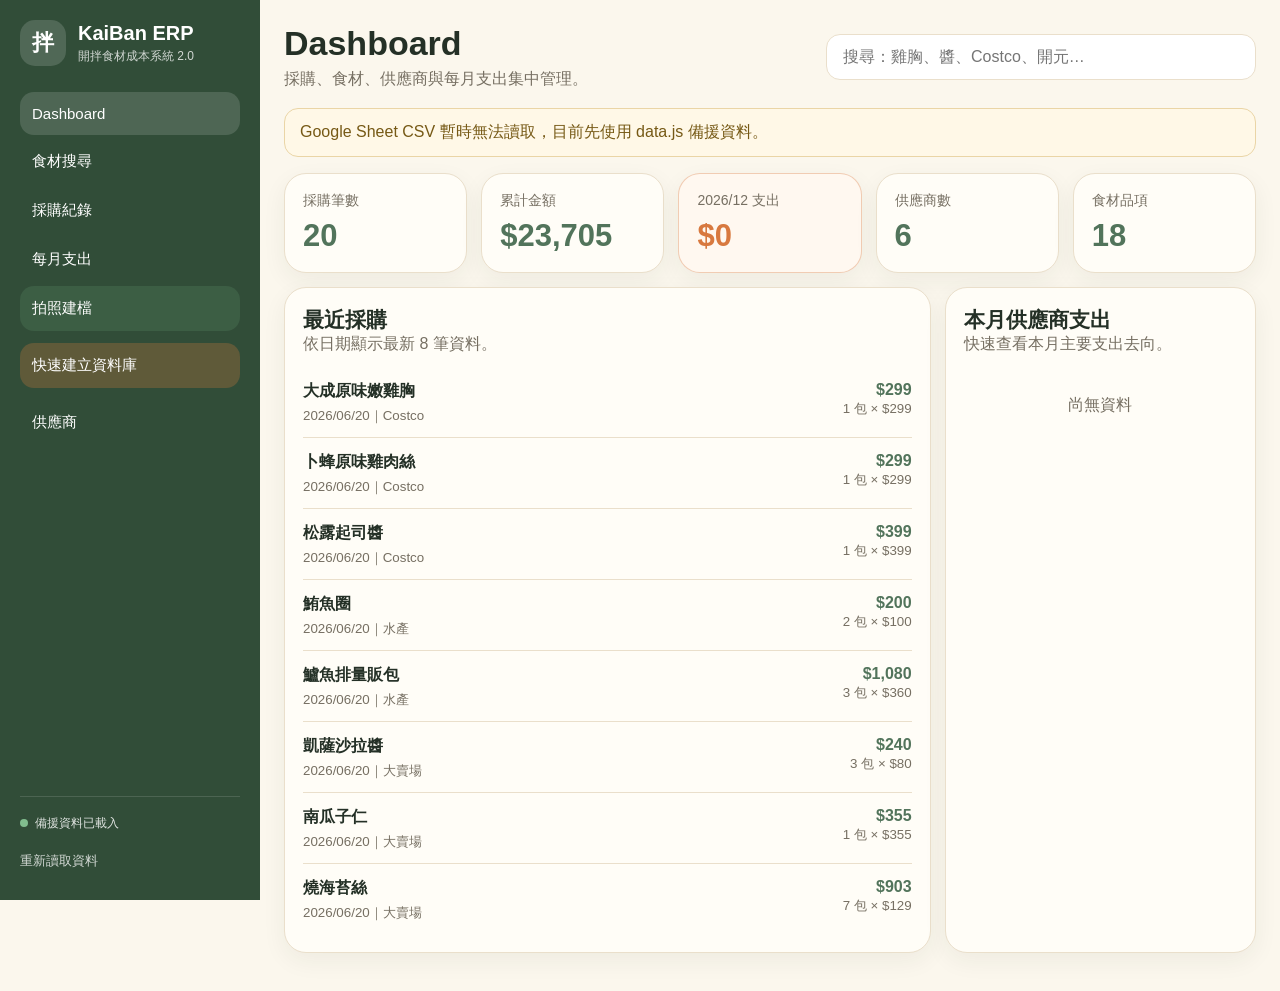
==== index.html @ ad9484b3 "Add files via upload" ====
<!doctype html>
<html lang="zh-Hant">
<head>
  <meta charset="utf-8">
  <meta name="viewport" content="width=device-width, initial-scale=1">
  <meta name="theme-color" content="#314d38">
  <title>KaiBan ERP 2.0</title>
  <link rel="stylesheet" href="style.css">
</head>
<body>
  <aside class="sidebar">
    <div class="brand">
      <div class="logo">拌</div>
      <div>
        <strong>KaiBan ERP</strong>
        <span>開拌食材成本系統 2.0</span>
      </div>
    </div>

    <nav class="navList" aria-label="主要功能">
      <button class="nav active" data-view="dashboard" data-title="Dashboard">Dashboard</button>
      <button class="nav" data-view="foods" data-title="食材搜尋">食材搜尋</button>
      <button class="nav" data-view="purchases" data-title="採購紀錄">採購紀錄</button>
      <button class="nav" data-view="monthly" data-title="每月支出">每月支出</button>
      <button class="nav navPhoto" data-view="photoEntry" data-title="拍照建檔">拍照建檔</button>
      <button class="nav navAccent" data-view="quickEntry" data-title="快速建立資料庫">快速建立資料庫</button>
      <button class="nav" data-view="suppliers" data-title="供應商">供應商</button>
    </nav>

    <div class="sidebarFoot">
      <span id="dataStatus" class="statusDot">資料準備中</span>
      <button id="reloadData" class="sideAction" type="button">重新讀取資料</button>
    </div>
  </aside>

  <main>
    <section class="topbar">
      <div>
        <h1 id="pageTitle">Dashboard</h1>
        <p id="pageDescription">採購、食材、供應商與每月支出集中管理。</p>
      </div>
      <div class="searchBox">
        <input id="globalSearch" type="search" placeholder="搜尋：雞胸、醬、Costco、開元…" autocomplete="off">
      </div>
    </section>

    <div id="notice" class="notice" hidden></div>

    <section id="dashboard" class="view active">
      <div class="cards dashboardCards">
        <div class="stat">
          <span>採購筆數</span>
          <strong id="statRows">0</strong>
        </div>
        <div class="stat">
          <span>累計金額</span>
          <strong id="statTotal">$0</strong>
        </div>
        <div class="stat highlight">
          <span id="statMonthLabel">本月支出</span>
          <strong id="statMonth">$0</strong>
        </div>
        <div class="stat">
          <span>供應商數</span>
          <strong id="statSuppliers">0</strong>
        </div>
        <div class="stat">
          <span>食材品項</span>
          <strong id="statFoods">0</strong>
        </div>
      </div>

      <div class="dashboardGrid">
        <div class="panel">
          <div class="panelHead">
            <div>
              <h2>最近採購</h2>
              <p class="muted">依日期顯示最新 8 筆資料。</p>
            </div>
          </div>
          <div id="recentList" class="list"></div>
        </div>

        <div class="panel">
          <div class="panelHead">
            <div>
              <h2>本月供應商支出</h2>
              <p class="muted">快速查看本月主要支出去向。</p>
            </div>
          </div>
          <div id="dashboardSupplierBars" class="barList"></div>
        </div>
      </div>
    </section>

    <section id="foods" class="view">
      <div class="panel">
        <div class="panelHead">
          <div>
            <h2>食材搜尋</h2>
            <p class="muted">同品項合併顯示最新價、最低價、最高價與平均價。</p>
          </div>
        </div>
        <div id="foodCards" class="foodGrid"></div>
      </div>
    </section>

    <section id="purchases" class="view">
      <div class="panel">
        <div class="panelHead">
          <div>
            <h2>採購紀錄</h2>
            <p id="purchaseCountText" class="muted">共 0 筆</p>
          </div>
          <button id="exportAllCsv" class="button secondary" type="button">匯出 CSV</button>
        </div>
        <div class="tableWrap">
          <table>
            <thead>
              <tr>
                <th>日期</th>
                <th>供應商</th>
                <th>品項</th>
                <th>分類</th>
                <th>規格</th>
                <th>數量</th>
                <th>單位</th>
                <th>單價</th>
                <th>小計</th>
                <th>備註</th>
              </tr>
            </thead>
            <tbody id="purchaseRows"></tbody>
          </table>
        </div>
      </div>
    </section>

    <section id="monthly" class="view">
      <div class="panel monthToolbar">
        <div>
          <h2>每月支出分析</h2>
          <p class="muted">從採購紀錄自動彙整，不需要另外填表。</p>
        </div>
        <div class="monthControls">
          <label for="monthPicker">選擇月份</label>
          <input id="monthPicker" type="month">
          <button id="exportMonthCsv" class="button secondary" type="button">匯出本月</button>
        </div>
      </div>

      <div class="cards monthCards">
        <div class="stat highlight">
          <span>本月總支出</span>
          <strong id="monthTotal">$0</strong>
        </div>
        <div class="stat">
          <span>採購筆數</span>
          <strong id="monthCount">0</strong>
        </div>
        <div class="stat">
          <span>供應商數</span>
          <strong id="monthSupplierCount">0</strong>
        </div>
        <div class="stat">
          <span>平均每筆</span>
          <strong id="monthAverage">$0</strong>
        </div>
      </div>

      <div class="analysisGrid">
        <div class="panel">
          <h2>供應商支出排行</h2>
          <div id="monthSupplierBars" class="barList"></div>
        </div>
        <div class="panel">
          <h2>分類支出排行</h2>
          <div id="monthCategoryBars" class="barList"></div>
        </div>
      </div>

      <div class="panel">
        <div class="panelHead">
          <div>
            <h2>本月明細</h2>
            <p id="monthDetailText" class="muted">共 0 筆</p>
          </div>
        </div>
        <div class="tableWrap">
          <table>
            <thead>
              <tr>
                <th>日期</th>
                <th>供應商</th>
                <th>品項</th>
                <th>分類</th>
                <th>數量</th>
                <th>單位</th>
                <th>單價</th>
                <th>小計</th>
              </tr>
            </thead>
            <tbody id="monthRows"></tbody>
          </table>
        </div>
      </div>
    </section>


    <section id="photoEntry" class="view">
      <div class="quickIntro photoIntro">
        <div>
          <span class="eyebrow">AI 拍照建檔</span>
          <h2>拍一張照片，自動拆出採購明細</h2>
          <p>支援收據、發票、採購單與手寫單據；辨識後可先修改，再加入待送清單。</p>
        </div>
        <div id="photoApiBadge" class="apiBadge">尚未連接 AI 辨識接口</div>
      </div>

      <div class="photoGrid">
        <div class="panel photoUploadPanel">
          <div class="panelHead">
            <div>
              <h2>1. 拍照或上傳</h2>
              <p class="muted">請保持照片清楚、完整，避免反光與裁切。</p>
            </div>
          </div>

          <label class="photoDrop" for="receiptFile">
            <input id="receiptFile" type="file" accept="image/*" capture="environment" hidden>
            <span class="photoDropIcon">📷</span>
            <strong>點這裡拍照或選擇照片</strong>
            <span>JPG、PNG、HEIC（瀏覽器支援時）</span>
          </label>

          <div id="receiptPreviewWrap" class="receiptPreviewWrap" hidden>
            <img id="receiptPreview" alt="單據照片預覽">
            <div class="previewMeta">
              <span id="receiptFileName"></span>
              <span id="receiptFileSize"></span>
            </div>
          </div>

          <div class="formActions photoActions">
            <button id="analyzeReceipt" class="button primary" type="button" disabled>AI 辨識照片</button>
            <button id="clearReceipt" class="button ghost" type="button" disabled>清除照片</button>
          </div>
          <p id="receiptAnalyzeStatus" class="photoStatus muted">尚未選擇照片</p>
        </div>

        <div class="panel photoResultPanel">
          <div class="panelHead">
            <div>
              <h2>2. 確認辨識結果</h2>
              <p class="muted">每個欄位都能修改，確認後再加入待送清單。</p>
            </div>
          </div>

          <div id="receiptResultEmpty" class="empty photoEmpty">
            上傳照片並完成 AI 辨識後，明細會顯示在這裡。
          </div>

          <div id="receiptResult" hidden>
            <div class="receiptHeaderFields">
              <label>
                <span>日期 *</span>
                <input id="receiptDate" type="date">
              </label>
              <label>
                <span>供應商 *</span>
                <input id="receiptSupplier" type="text" list="supplierOptions" placeholder="供應商或店家名稱">
              </label>
              <div class="receiptTotalBox">
                <span>單據總額</span>
                <strong id="receiptTotal">$0</strong>
              </div>
            </div>

            <div class="receiptInfoLine">
              <span id="receiptDocumentType" class="tag">單據</span>
              <span id="receiptInvoiceNumber" class="muted"></span>
              <span id="receiptNote" class="muted"></span>
            </div>

            <div class="tableWrap receiptTableWrap">
              <table class="receiptTable">
                <thead>
                  <tr>
                    <th>品項 *</th>
                    <th>分類</th>
                    <th>規格</th>
                    <th>數量</th>
                    <th>單位</th>
                    <th>單價</th>
                    <th>金額</th>
                    <th>信心</th>
                    <th></th>
                  </tr>
                </thead>
                <tbody id="receiptRows"></tbody>
              </table>
            </div>

            <div class="formActions receiptResultActions">
              <button id="addReceiptToStaged" class="button primary" type="button">加入待送清單</button>
              <button id="reanalyzeReceipt" class="button secondary" type="button">重新辨識</button>
            </div>
          </div>
        </div>
      </div>
    </section>

    <section id="quickEntry" class="view">
      <div class="quickIntro">
        <div>
          <span class="eyebrow">快速建檔</span>
          <h2>把新採購快速加入資料庫</h2>
          <p>可逐筆輸入，也可從 Excel／Google Sheet 直接複製多列貼上。</p>
        </div>
        <div id="apiBadge" class="apiBadge">尚未連接寫入接口</div>
      </div>

      <div class="quickGrid">
        <div class="panel">
          <div class="panelHead">
            <div>
              <h2>逐筆新增</h2>
              <p class="muted">金額會依數量 × 單價自動計算。</p>
            </div>
          </div>

          <form id="quickForm" class="entryForm">
            <label>
              <span>日期 *</span>
              <input id="entryDate" name="date" type="date" required>
            </label>
            <label>
              <span>供應商 *</span>
              <input id="entrySupplier" name="supplier" list="supplierOptions" required placeholder="例如：Costco">
            </label>
            <label class="wide">
              <span>品項 *</span>
              <input id="entryName" name="name" list="itemOptions" required placeholder="例如：原味嫩雞胸">
            </label>
            <label>
              <span>分類</span>
              <input id="entryCategory" name="category" list="categoryOptions" placeholder="例如：雞肉">
            </label>
            <label>
              <span>規格</span>
              <input id="entrySpec" name="spec" placeholder="例如：1kg／包">
            </label>
            <label>
              <span>數量 *</span>
              <input id="entryQty" name="qty" type="number" min="0" step="0.01" value="1" required>
            </label>
            <label>
              <span>單位</span>
              <input id="entryUnit" name="unit" list="unitOptions" placeholder="包、瓶、kg">
            </label>
            <label>
              <span>單價 *</span>
              <input id="entryPrice" name="price" type="number" min="0" step="0.01" required>
            </label>
            <label>
              <span>金額 *</span>
              <input id="entryAmount" name="amount" type="number" min="0" step="0.01" required>
            </label>
            <label class="wide">
              <span>備註</span>
              <input id="entryNote" name="note" placeholder="促銷、含稅、買一送一等">
            </label>
            <div class="formActions wide">
              <button class="button primary" type="submit">加入待送清單</button>
              <button id="resetQuickForm" class="button ghost" type="button">清空欄位</button>
            </div>
          </form>
        </div>

        <div class="panel">
          <div class="panelHead">
            <div>
              <h2>批次貼上</h2>
              <p class="muted">支援試算表欄位或逗號分隔資料。</p>
            </div>
          </div>
          <div class="pasteGuide">
            欄位順序：日期、供應商、品項、分類、規格、數量、單位、單價、金額、備註
          </div>
          <textarea id="bulkPaste" rows="12" placeholder="2026/06/22&#9;Costco&#9;雞胸肉&#9;雞肉&#9;1kg&#9;2&#9;包&#9;299&#9;598&#9;"></textarea>
          <div class="formActions">
            <button id="parseBulk" class="button primary" type="button">解析並加入</button>
            <button id="downloadTemplate" class="button ghost" type="button">下載空白範本</button>
          </div>
        </div>
      </div>

      <div class="panel stagingPanel">
        <div class="panelHead">
          <div>
            <h2>待送清單</h2>
            <p id="stagedSummary" class="muted">尚未加入資料</p>
          </div>
          <div class="panelActions">
            <button id="clearStaged" class="button ghost" type="button">全部清除</button>
            <button id="downloadStaged" class="button secondary" type="button">下載備份 CSV</button>
            <button id="submitStaged" class="button primary" type="button">寫入 Google Sheet</button>
          </div>
        </div>
        <div class="tableWrap">
          <table>
            <thead>
              <tr>
                <th>#</th>
                <th>日期</th>
                <th>供應商</th>
                <th>品項</th>
                <th>分類</th>
                <th>數量</th>
                <th>單位</th>
                <th>單價</th>
                <th>金額</th>
                <th></th>
              </tr>
            </thead>
            <tbody id="stagedRows"></tbody>
          </table>
        </div>
      </div>
    </section>

    <section id="suppliers" class="view">
      <div class="panel">
        <div class="panelHead">
          <div>
            <h2>供應商</h2>
            <p class="muted">依累計採購金額排序。</p>
          </div>
        </div>
        <div id="supplierCards" class="foodGrid"></div>
      </div>
    </section>
  </main>

  <datalist id="supplierOptions"></datalist>
  <datalist id="itemOptions"></datalist>
  <datalist id="categoryOptions"></datalist>
  <datalist id="unitOptions">
    <option value="包"></option>
    <option value="瓶"></option>
    <option value="盒"></option>
    <option value="袋"></option>
    <option value="箱"></option>
    <option value="kg"></option>
    <option value="g"></option>
    <option value="筆"></option>
  </datalist>

  <script src="data.js"></script>
  <script src="app.js"></script>
</body>
</html>
---- style.css ----
:root {
  --green: #52745b;
  --green-dark: #314d38;
  --green-soft: #eef3e9;
  --deep: #243026;
  --cream: #fbf7ed;
  --line: #eadfcb;
  --card: #fffdf7;
  --muted: #766f62;
  --orange: #d8793f;
  --danger: #b34848;
  --shadow: 0 8px 24px rgba(36, 48, 38, 0.06);
}

* { box-sizing: border-box; }

html { scroll-behavior: smooth; }

body {
  margin: 0;
  min-height: 100vh;
  display: flex;
  background: var(--cream);
  color: var(--deep);
  font-family: -apple-system, BlinkMacSystemFont, "Noto Sans TC", "Segoe UI", Arial, sans-serif;
}

button, input, textarea { font: inherit; }
button { color: inherit; }

.sidebar {
  width: 260px;
  height: 100vh;
  position: sticky;
  top: 0;
  display: flex;
  flex-direction: column;
  padding: 20px;
  color: #fff;
  background: var(--green-dark);
}

.brand {
  display: flex;
  gap: 12px;
  align-items: center;
  margin-bottom: 26px;
}

.logo {
  width: 46px;
  height: 46px;
  flex: 0 0 46px;
  display: grid;
  place-items: center;
  border-radius: 15px;
  background: rgba(255,255,255,.15);
  font-size: 22px;
  font-weight: 800;
}

.brand strong { display: block; font-size: 20px; }
.brand span { display: block; margin-top: 3px; font-size: 12px; opacity: .78; }
.navList { display: grid; gap: 4px; }

.nav, .sideAction {
  width: 100%;
  border: 0;
  border-radius: 14px;
  color: #fff;
  background: transparent;
  text-align: left;
  cursor: pointer;
}

.nav { padding: 13px 12px; font-size: 15px; }
.nav:hover, .nav.active { background: rgba(255,255,255,.14); }
.navAccent { margin: 8px 0; background: rgba(216,121,63,.28); }
.navAccent.active { background: var(--orange); }

.sidebarFoot {
  margin-top: auto;
  padding-top: 18px;
  border-top: 1px solid rgba(255,255,255,.13);
}

.statusDot {
  display: block;
  margin-bottom: 10px;
  font-size: 12px;
  opacity: .85;
}
.statusDot::before { content: ""; display: inline-block; width: 8px; height: 8px; margin-right: 7px; border-radius: 50%; background: #e2ba62; }
.statusDot.ok::before { background: #8fd19e; }
.statusDot.error::before { background: #f08c8c; }
.sideAction { padding: 10px 0; font-size: 13px; opacity: .78; }
.sideAction:hover { opacity: 1; }

main {
  width: min(100%, 1440px);
  flex: 1;
  margin: 0 auto;
  padding: 24px;
  min-width: 0;
}

.topbar {
  display: flex;
  justify-content: space-between;
  align-items: center;
  gap: 18px;
  margin-bottom: 18px;
}

h1, h2, h3, p { margin-top: 0; }
h1 { margin-bottom: 6px; font-size: clamp(26px, 3vw, 34px); }
h2 { margin-bottom: 8px; font-size: 21px; }
h3 { margin-bottom: 8px; }
.topbar p, .muted { margin-bottom: 0; color: var(--muted); }

.searchBox input,
.entryForm input,
.monthControls input,
textarea {
  width: 100%;
  border: 1px solid var(--line);
  border-radius: 14px;
  background: #fff;
  color: var(--deep);
  outline: none;
}
.searchBox input { width: min(430px, 80vw); padding: 13px 16px; }
.entryForm input, .monthControls input { padding: 11px 12px; }
textarea { min-height: 220px; padding: 14px; resize: vertical; line-height: 1.6; }
input:focus, textarea:focus { border-color: var(--green); box-shadow: 0 0 0 3px rgba(82,116,91,.12); }

.notice {
  margin-bottom: 16px;
  padding: 13px 15px;
  border: 1px solid #cfdfc9;
  border-radius: 14px;
  background: var(--green-soft);
  color: var(--green-dark);
}
.notice.error { border-color: #e3baba; background: #fff0f0; color: #8d3535; }
.notice.warn { border-color: #ead5a6; background: #fff8e7; color: #765915; }

.view { display: none; }
.view.active { display: block; animation: fadeIn .2s ease-out; }
@keyframes fadeIn { from { opacity: 0; transform: translateY(3px); } to { opacity: 1; transform: translateY(0); } }

.cards { display: grid; grid-template-columns: repeat(4, minmax(150px, 1fr)); gap: 14px; margin-bottom: 14px; }
.dashboardCards { grid-template-columns: repeat(5, minmax(140px, 1fr)); }
.stat, .panel, .foodCard, .quickIntro {
  border: 1px solid var(--line);
  border-radius: 22px;
  background: var(--card);
  box-shadow: var(--shadow);
}
.stat { padding: 18px; }
.stat span { display: block; color: var(--muted); font-size: 14px; }
.stat strong { display: block; margin-top: 8px; color: var(--green); font-size: clamp(24px, 2.5vw, 31px); }
.stat.highlight { border-color: rgba(216,121,63,.35); background: #fff8f0; }
.stat.highlight strong { color: var(--orange); }
.panel { padding: 18px; margin-bottom: 14px; }
.panelHead { display: flex; align-items: center; justify-content: space-between; gap: 16px; margin-bottom: 14px; }
.panelHead h2, .panelHead p { margin-bottom: 0; }
.panelActions, .formActions { display: flex; gap: 9px; flex-wrap: wrap; }

.dashboardGrid, .analysisGrid, .quickGrid { display: grid; gap: 14px; }
.dashboardGrid { grid-template-columns: minmax(0, 1.35fr) minmax(300px, .65fr); }
.analysisGrid { grid-template-columns: repeat(2, minmax(0, 1fr)); }
.quickGrid { grid-template-columns: repeat(2, minmax(0, 1fr)); }

.list { display: grid; gap: 2px; }
.item { display: flex; justify-content: space-between; gap: 16px; padding: 12px 0; border-bottom: 1px solid var(--line); }
.item:last-child { border-bottom: 0; }
.itemMain strong { display: block; margin-bottom: 4px; }
.itemMain small, .itemAmount small { color: var(--muted); }
.itemAmount { text-align: right; }
.itemAmount strong { display: block; color: var(--green); }
.empty { padding: 26px 12px; color: var(--muted); text-align: center; }

.foodGrid { display: grid; grid-template-columns: repeat(auto-fill, minmax(260px, 1fr)); gap: 14px; }
.foodCard { padding: 18px; }
.foodCard h3 { margin: 8px 0; font-size: 20px; }
.tag { display: inline-block; margin: 0 5px 5px 0; padding: 5px 9px; border-radius: 999px; background: var(--green-soft); color: var(--green); font-size: 12px; }
.price { margin: 9px 0 14px; color: var(--green); font-size: 28px; font-weight: 800; }
.meta { display: grid; grid-template-columns: 92px 1fr; gap: 7px; font-size: 14px; }
.label { color: var(--muted); }

.tableWrap { overflow: auto; border-radius: 14px; }
table { width: 100%; min-width: 920px; border-collapse: collapse; }
th, td { padding: 11px 10px; border-bottom: 1px solid var(--line); text-align: left; white-space: nowrap; }
th { position: sticky; top: 0; z-index: 1; background: #f5efe2; color: #536151; font-size: 13px; }
td { font-size: 14px; }
tbody tr:hover { background: rgba(238,243,233,.48); }
.removeRow { border: 0; background: transparent; color: var(--danger); cursor: pointer; }

.monthToolbar { display: flex; align-items: center; justify-content: space-between; gap: 18px; }
.monthToolbar h2, .monthToolbar p { margin-bottom: 0; }
.monthControls { display: flex; align-items: center; gap: 10px; flex-wrap: wrap; }
.monthControls label { color: var(--muted); font-size: 13px; }
.monthControls input { width: auto; min-width: 158px; }

.barList { display: grid; gap: 14px; }
.barItem { display: grid; gap: 6px; }
.barHead { display: flex; justify-content: space-between; gap: 10px; font-size: 14px; }
.barHead span:last-child { color: var(--green); font-weight: 700; }
.barTrack { height: 9px; overflow: hidden; border-radius: 999px; background: #eee6d8; }
.barFill { height: 100%; min-width: 3px; border-radius: inherit; background: linear-gradient(90deg, var(--green), #7f9e82); }

.quickIntro {
  display: flex;
  align-items: center;
  justify-content: space-between;
  gap: 18px;
  margin-bottom: 14px;
  padding: 22px;
  color: #fff;
  background: linear-gradient(135deg, var(--green-dark), #55755b);
}
.quickIntro h2 { margin: 4px 0 7px; font-size: 26px; }
.quickIntro p { margin-bottom: 0; opacity: .8; }
.eyebrow { color: #f4c29b; font-size: 12px; font-weight: 800; letter-spacing: .12em; }
.apiBadge { flex: 0 0 auto; padding: 8px 11px; border-radius: 999px; background: rgba(255,255,255,.13); font-size: 12px; }
.apiBadge.connected { background: rgba(143,209,158,.22); }

.entryForm { display: grid; grid-template-columns: repeat(2, minmax(0, 1fr)); gap: 13px; }
.entryForm label { display: grid; gap: 6px; }
.entryForm label span { color: var(--muted); font-size: 13px; }
.entryForm .wide { grid-column: 1 / -1; }
.pasteGuide { margin-bottom: 10px; padding: 10px 12px; border-radius: 12px; background: #f5efe2; color: var(--muted); font-size: 12px; line-height: 1.5; }
.stagingPanel { margin-top: 0; }

.button {
  border: 0;
  border-radius: 12px;
  padding: 10px 14px;
  cursor: pointer;
  font-weight: 700;
}
.button:disabled { cursor: not-allowed; opacity: .45; }
.button.primary { background: var(--green); color: #fff; }
.button.primary:hover { background: #42634b; }
.button.secondary { border: 1px solid #c9d8c7; background: var(--green-soft); color: var(--green-dark); }
.button.ghost { border: 1px solid var(--line); background: #fff; color: var(--muted); }

@media (max-width: 1180px) {
  .dashboardCards { grid-template-columns: repeat(3, minmax(150px, 1fr)); }
  .quickGrid { grid-template-columns: 1fr; }
}

@media (max-width: 900px) {
  body { display: block; }
  .sidebar { width: 100%; height: auto; position: relative; padding: 14px 16px; }
  .brand { margin-bottom: 12px; }
  .navList { grid-template-columns: repeat(3, minmax(0, 1fr)); }
  .nav { text-align: center; padding: 10px 7px; font-size: 13px; }
  .navAccent { margin: 0; }
  .sidebarFoot { display: none; }
  .dashboardGrid, .analysisGrid { grid-template-columns: 1fr; }
}

@media (max-width: 680px) {
  main { padding: 15px; }
  .topbar, .monthToolbar, .quickIntro, .panelHead { align-items: stretch; flex-direction: column; }
  .searchBox input { width: 100%; }
  .cards, .dashboardCards { grid-template-columns: repeat(2, minmax(0, 1fr)); }
  .navList { grid-template-columns: repeat(2, minmax(0, 1fr)); }
  .entryForm { grid-template-columns: 1fr; }
  .entryForm .wide { grid-column: auto; }
  .panelActions .button { flex: 1 1 140px; }
  .monthControls { align-items: stretch; }
  .monthControls input, .monthControls .button { width: 100%; }
}

@media (max-width: 420px) {
  .cards, .dashboardCards { grid-template-columns: 1fr; }
}


/* 拍照建檔 */
.navPhoto { background: rgba(143,209,158,.12); }
.navPhoto.active { background: #6f8f73; }
.photoIntro { background: linear-gradient(135deg, #294734, #58775d); }
.photoGrid { display: grid; grid-template-columns: minmax(300px, .7fr) minmax(0, 1.3fr); gap: 14px; }
.photoUploadPanel, .photoResultPanel { min-width: 0; }
.photoDrop {
  min-height: 220px;
  display: grid;
  place-items: center;
  align-content: center;
  gap: 8px;
  padding: 26px;
  border: 2px dashed #c9d8c7;
  border-radius: 18px;
  background: var(--green-soft);
  text-align: center;
  cursor: pointer;
  transition: .2s ease;
}
.photoDrop:hover { border-color: var(--green); transform: translateY(-1px); }
.photoDropIcon { font-size: 42px; }
.photoDrop strong { font-size: 17px; }
.photoDrop span:last-child { color: var(--muted); font-size: 12px; }
.receiptPreviewWrap { margin-top: 14px; overflow: hidden; border: 1px solid var(--line); border-radius: 16px; background: #f0ebdf; }
.receiptPreviewWrap img { display: block; width: 100%; max-height: 500px; object-fit: contain; }
.previewMeta { display: flex; justify-content: space-between; gap: 10px; padding: 9px 12px; color: var(--muted); font-size: 12px; }
.photoActions { margin-top: 14px; }
.photoStatus { margin: 12px 0 0; font-size: 13px; }
.photoStatus.loading { color: var(--orange); }
.photoStatus.success, .photoStatus.ready { color: var(--green); }
.photoStatus.error { color: var(--danger); }
.photoEmpty { min-height: 240px; display: grid; place-items: center; }
.receiptHeaderFields { display: grid; grid-template-columns: 160px minmax(200px, 1fr) 160px; gap: 12px; align-items: end; margin-bottom: 12px; }
.receiptHeaderFields label { display: grid; gap: 6px; }
.receiptHeaderFields label span, .receiptTotalBox span { color: var(--muted); font-size: 13px; }
.receiptHeaderFields input, .tableInput { width: 100%; border: 1px solid var(--line); border-radius: 10px; background: #fff; color: var(--deep); outline: none; }
.receiptHeaderFields input { padding: 10px 11px; }
.receiptTotalBox { padding: 9px 12px; border-radius: 12px; background: #fff8f0; }
.receiptTotalBox strong { display: block; margin-top: 3px; color: var(--orange); font-size: 22px; }
.receiptInfoLine { display: flex; align-items: center; gap: 10px; flex-wrap: wrap; margin-bottom: 12px; }
.receiptTable { min-width: 1120px; }
.receiptTable th, .receiptTable td { padding: 8px 6px; }
.tableInput { min-width: 110px; padding: 8px 9px; }
.itemName { min-width: 170px; }
.numberInput { min-width: 90px; width: 90px; }
.unitInput { min-width: 78px; width: 78px; }
.confidence { display: inline-block; min-width: 48px; padding: 5px 7px; border-radius: 999px; text-align: center; font-size: 12px; font-weight: 800; }
.confidence.high { background: #e8f4e7; color: #3e7046; }
.confidence.medium { background: #fff4d9; color: #8a6413; }
.confidence.low { background: #ffe8e8; color: #a23f3f; }
.receiptResultActions { margin-top: 14px; }

@media (max-width: 1180px) {
  .photoGrid { grid-template-columns: 1fr; }
}

@media (max-width: 680px) {
  .receiptHeaderFields { grid-template-columns: 1fr; }
  .photoDrop { min-height: 180px; }
}
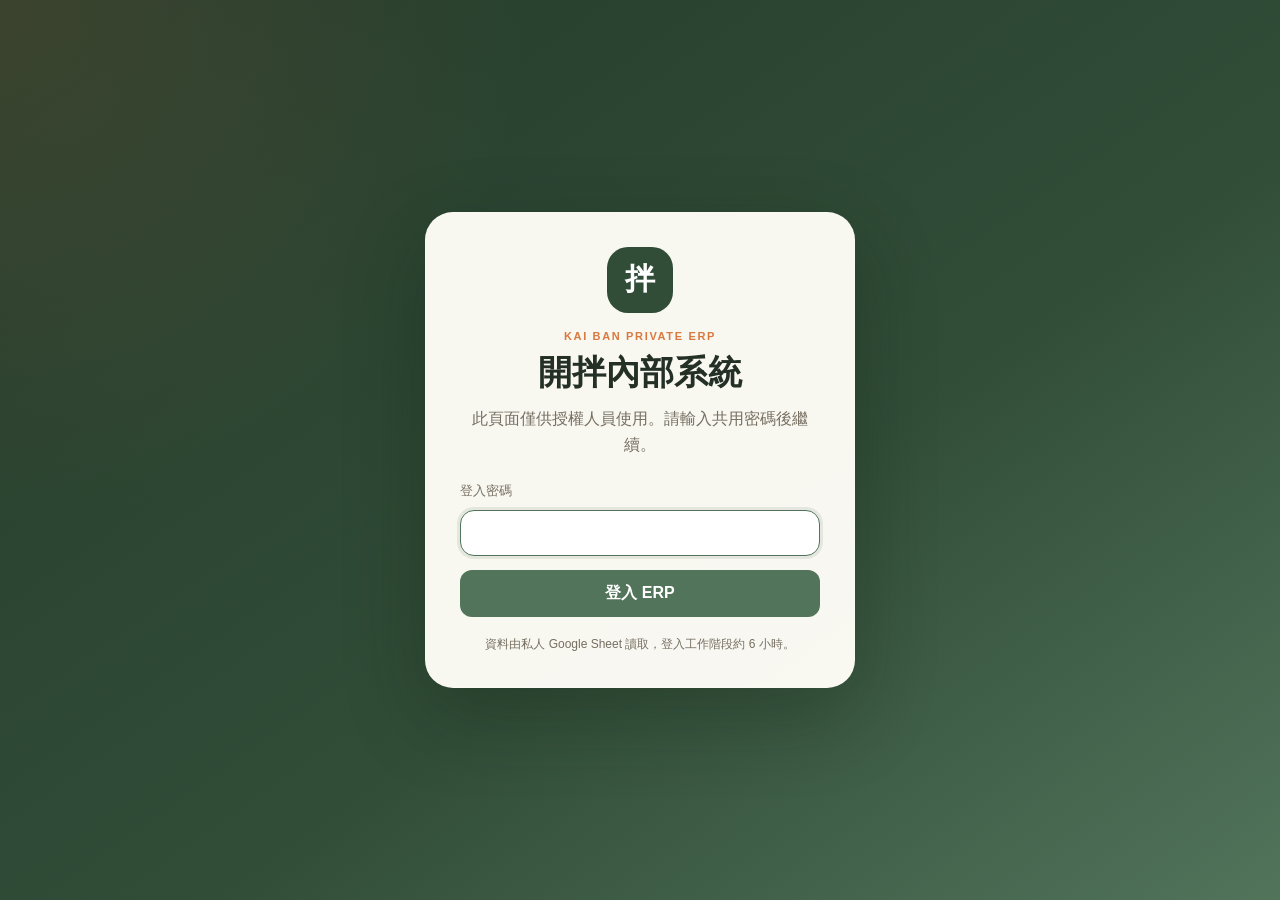
==== commit 8955842f: "Add files via upload" ====
--- a/index.html
+++ b/index.html
@@ -4,10 +4,28 @@
   <meta charset="utf-8">
   <meta name="viewport" content="width=device-width, initial-scale=1">
   <meta name="theme-color" content="#314d38">
+  <meta name="robots" content="noindex, nofollow, noarchive, nosnippet">
+  <meta name="googlebot" content="noindex, nofollow, noarchive, nosnippet">
+  <meta name="referrer" content="no-referrer">
   <title>KaiBan ERP 2.0</title>
-  <link rel="stylesheet" href="style.css">
+  <link rel="stylesheet" href="style.css?v=20260623-secure-1">
 </head>
-<body>
+<body class="authLocked">
+  <section id="authGate" class="authGate" aria-labelledby="loginTitle">
+    <div class="loginCard">
+      <div class="loginLogo">拌</div>
+      <p class="loginEyebrow">KAI BAN PRIVATE ERP</p>
+      <h1 id="loginTitle">開拌內部系統</h1>
+      <p class="loginDescription">此頁面僅供授權人員使用。請輸入共用密碼後繼續。</p>
+      <form id="loginForm" class="loginForm">
+        <label for="loginPassword">登入密碼</label>
+        <input id="loginPassword" type="password" autocomplete="current-password" required autofocus>
+        <button id="loginButton" class="button primary" type="submit">登入 ERP</button>
+      </form>
+      <p id="loginError" class="loginError" role="alert" hidden></p>
+      <p class="loginPrivacy">資料由私人 Google Sheet 讀取，登入工作階段約 6 小時。</p>
+    </div>
+  </section>
   <aside class="sidebar">
     <div class="brand">
       <div class="logo">拌</div>
@@ -30,6 +48,7 @@
     <div class="sidebarFoot">
       <span id="dataStatus" class="statusDot">資料準備中</span>
       <button id="reloadData" class="sideAction" type="button">重新讀取資料</button>
+      <button id="logoutButton" class="sideAction logoutAction" type="button">登出</button>
     </div>
   </aside>
 
@@ -210,11 +229,17 @@
     <section id="photoEntry" class="view">
       <div class="quickIntro photoIntro">
         <div>
-          <span class="eyebrow">AI 拍照建檔</span>
-          <h2>拍一張照片，自動拆出採購明細</h2>
-          <p>支援收據、發票、採購單與手寫單據；辨識後可先修改，再加入待送清單。</p>
+          <span class="eyebrow">AI 智慧轉換建檔</span>
+          <h2>不同格式也能讀，能辨識多少就先填多少</h2>
+          <p>支援發票、收據、採購單與手寫單。AI 會先抄錄可讀內容，再轉成 ERP 欄位；推算與缺漏資料會清楚標示。</p>
         </div>
         <div id="photoApiBadge" class="apiBadge">尚未連接 AI 辨識接口</div>
+      </div>
+
+      <div class="aiWorkflowNote">
+        <span><b>原文辨識</b>：照片上直接看得到</span>
+        <span><b>AI 推算</b>：由數量、單價、金額等可驗證資料計算</span>
+        <span><b>待確認</b>：照片沒有或無法判讀，保留空白</span>
       </div>
 
       <div class="photoGrid">
@@ -222,7 +247,7 @@
           <div class="panelHead">
             <div>
               <h2>1. 拍照或上傳</h2>
-              <p class="muted">請保持照片清楚、完整，避免反光與裁切。</p>
+              <p class="muted">格式不必固定；請盡量拍完整、對焦清楚並避免反光。</p>
             </div>
           </div>
 
@@ -242,7 +267,7 @@
           </div>
 
           <div class="formActions photoActions">
-            <button id="analyzeReceipt" class="button primary" type="button" disabled>AI 辨識照片</button>
+            <button id="analyzeReceipt" class="button primary" type="button" disabled>AI 智慧辨識</button>
             <button id="clearReceipt" class="button ghost" type="button" disabled>清除照片</button>
           </div>
           <p id="receiptAnalyzeStatus" class="photoStatus muted">尚未選擇照片</p>
@@ -251,24 +276,32 @@
         <div class="panel photoResultPanel">
           <div class="panelHead">
             <div>
-              <h2>2. 確認辨識結果</h2>
-              <p class="muted">每個欄位都能修改，確認後再加入待送清單。</p>
+              <h2>2. 確認 AI 轉換結果</h2>
+              <p class="muted">黃色是 AI 推算、紅色是待確認；修改後會標記為已確認。</p>
+            </div>
+            <div class="analysisBadges">
+              <span id="receiptModelBadge" class="analysisBadge">尚未辨識</span>
+              <span id="receiptQualityBadge" class="analysisBadge">品質未判定</span>
             </div>
           </div>
 
           <div id="receiptResultEmpty" class="empty photoEmpty">
-            上傳照片並完成 AI 辨識後，明細會顯示在這裡。
+            上傳照片並完成 AI 辨識後，可讀資料會顯示在這裡。
           </div>
 
           <div id="receiptResult" hidden>
+            <div id="receiptIssues" class="receiptIssues" hidden></div>
+
             <div class="receiptHeaderFields">
               <label>
                 <span>日期 *</span>
                 <input id="receiptDate" type="date">
+                <small id="receiptDateHint" class="fieldHint"></small>
               </label>
               <label>
                 <span>供應商 *</span>
                 <input id="receiptSupplier" type="text" list="supplierOptions" placeholder="供應商或店家名稱">
+                <small id="receiptSupplierHint" class="fieldHint"></small>
               </label>
               <div class="receiptTotalBox">
                 <span>單據總額</span>
@@ -280,6 +313,13 @@
               <span id="receiptDocumentType" class="tag">單據</span>
               <span id="receiptInvoiceNumber" class="muted"></span>
               <span id="receiptNote" class="muted"></span>
+            </div>
+
+            <div class="fieldLegend" aria-label="AI 欄位狀態說明">
+              <span class="legendItem read">原文辨識</span>
+              <span class="legendItem inferred">AI 推算</span>
+              <span class="legendItem missing">待確認</span>
+              <span class="legendItem confirmed">已修改確認</span>
             </div>
 
             <div class="tableWrap receiptTableWrap">
@@ -292,8 +332,9 @@
                     <th>數量</th>
                     <th>單位</th>
                     <th>單價</th>
-                    <th>金額</th>
+                    <th>金額 *</th>
                     <th>信心</th>
+                    <th>狀態</th>
                     <th></th>
                   </tr>
                 </thead>
@@ -301,7 +342,13 @@
               </table>
             </div>
 
+            <details class="rawTextPanel">
+              <summary>查看 AI 從照片讀到的原始文字</summary>
+              <textarea id="receiptRawText" readonly placeholder="AI 讀到的原始文字會顯示在這裡"></textarea>
+            </details>
+
             <div class="formActions receiptResultActions">
+              <button id="addReceiptItem" class="button ghost" type="button">新增空白品項</button>
               <button id="addReceiptToStaged" class="button primary" type="button">加入待送清單</button>
               <button id="reanalyzeReceipt" class="button secondary" type="button">重新辨識</button>
             </div>
@@ -455,8 +502,6 @@
     <option value="g"></option>
     <option value="筆"></option>
   </datalist>
-
-  <script src="data.js"></script>
-  <script src="app.js"></script>
+  <script src="app.js?v=20260623-secure-1"></script>
 </body>
 </html>
--- a/style.css
+++ b/style.css
@@ -341,3 +341,227 @@
   .receiptHeaderFields { grid-template-columns: 1fr; }
   .photoDrop { min-height: 180px; }
 }
+
+
+/* AI 智慧轉換建檔 */
+.aiWorkflowNote {
+  display: flex;
+  flex-wrap: wrap;
+  gap: 8px;
+  margin: -2px 0 14px;
+}
+.aiWorkflowNote span {
+  padding: 8px 11px;
+  border: 1px solid var(--line);
+  border-radius: 999px;
+  background: #fff;
+  color: var(--muted);
+  font-size: 12px;
+}
+.aiWorkflowNote b { color: var(--deep); }
+.analysisBadges { display: flex; flex-wrap: wrap; gap: 7px; justify-content: flex-end; }
+.analysisBadge {
+  display: inline-flex;
+  align-items: center;
+  min-height: 28px;
+  padding: 5px 9px;
+  border-radius: 999px;
+  background: #f1eee7;
+  color: var(--muted);
+  font-size: 12px;
+  font-weight: 800;
+}
+.analysisBadge.fast, .analysisBadge.quality-clear { background: #e8f4e7; color: #3e7046; }
+.analysisBadge.enhanced, .analysisBadge.quality-usable { background: #fff4d9; color: #8a6413; }
+.analysisBadge.quality-difficult { background: #ffe8e8; color: #a23f3f; }
+.receiptIssues {
+  margin-bottom: 13px;
+  padding: 12px 14px;
+  border: 1px solid #ead5a6;
+  border-radius: 13px;
+  background: #fff8e7;
+  color: #765915;
+  font-size: 13px;
+}
+.receiptIssues strong { display: block; margin-bottom: 5px; }
+.receiptIssues ul { margin: 0; padding-left: 19px; }
+.fieldHint { min-height: 16px; color: var(--muted); font-size: 11px; }
+.fieldLegend { display: flex; flex-wrap: wrap; gap: 7px; margin-bottom: 10px; }
+.legendItem, .miniStatus {
+  display: inline-flex;
+  align-items: center;
+  border-radius: 999px;
+  font-size: 11px;
+  font-weight: 800;
+}
+.legendItem { padding: 5px 8px; }
+.miniStatus { padding: 3px 6px; }
+.legendItem.read, .miniStatus.read { background: #e8f4e7; color: #3e7046; }
+.legendItem.inferred, .miniStatus.inferred { background: #fff4d9; color: #8a6413; }
+.legendItem.missing, .miniStatus.missing { background: #ffe8e8; color: #a23f3f; }
+.legendItem.confirmed, .miniStatus.confirmed { background: #e7effa; color: #315d90; }
+.field-read { border-color: #9fc5a5 !important; background: #f8fcf7 !important; }
+.field-inferred { border-color: #e1bd65 !important; background: #fffbef !important; }
+.field-missing { border-color: #e0a1a1 !important; background: #fff5f5 !important; }
+.field-confirmed { border-color: #8db2da !important; background: #f3f8ff !important; }
+.itemStatusSummary { display: flex; flex-wrap: wrap; gap: 4px; min-width: 110px; }
+.lowConfidenceRow { background: rgba(255, 232, 232, .22); }
+.rawTextPanel {
+  margin-top: 14px;
+  border: 1px solid var(--line);
+  border-radius: 13px;
+  background: #faf8f2;
+}
+.rawTextPanel summary { padding: 11px 13px; cursor: pointer; color: var(--green-dark); font-weight: 800; }
+.rawTextPanel textarea {
+  min-height: 150px;
+  border: 0;
+  border-top: 1px solid var(--line);
+  border-radius: 0 0 13px 13px;
+  background: #fff;
+  font-family: ui-monospace, SFMono-Regular, Menlo, Consolas, monospace;
+  font-size: 12px;
+}
+.receiptTable { min-width: 1240px; }
+
+@media (max-width: 680px) {
+  .analysisBadges { justify-content: flex-start; }
+  .aiWorkflowNote { display: grid; }
+}
+
+
+/* 食材價格比較 */
+.priceCompareCard { position: relative; overflow: hidden; }
+.cardTags { min-height: 30px; }
+.priceChange {
+  display: inline-flex;
+  align-items: center;
+  margin: -4px 0 14px;
+  padding: 6px 10px;
+  border-radius: 999px;
+  font-size: 12px;
+  font-weight: 800;
+}
+.priceChange.priceUp { color: #a94f2b; background: #fff0e7; }
+.priceChange.priceDown { color: #317148; background: #eaf6ed; }
+.priceChange.priceFlat { color: var(--muted); background: #f1eee7; }
+.bestBuyBox {
+  display: grid;
+  gap: 3px;
+  margin-bottom: 14px;
+  padding: 12px 13px;
+  border: 1px solid #cfe0ca;
+  border-radius: 14px;
+  background: linear-gradient(135deg, #f0f7ec, #fffdf7);
+}
+.bestBuyBox span { color: var(--green); font-size: 12px; font-weight: 800; }
+.bestBuyBox strong { font-size: 16px; }
+.bestBuyBox small { color: var(--muted); }
+.compactMeta { grid-template-columns: 92px minmax(0, 1fr); }
+.supplierCompare { margin-top: 15px; border-top: 1px solid var(--line); }
+.supplierCompare summary {
+  padding: 13px 0 4px;
+  color: var(--green-dark);
+  font-size: 13px;
+  font-weight: 800;
+  cursor: pointer;
+}
+.supplierCompareList { display: grid; gap: 7px; margin-top: 9px; }
+.supplierPriceRow {
+  display: flex;
+  align-items: center;
+  justify-content: space-between;
+  gap: 12px;
+  padding: 10px 11px;
+  border: 1px solid var(--line);
+  border-radius: 12px;
+  background: #fff;
+}
+.supplierPriceRow.isCheapest { border-color: #b9d4b7; background: #f1f8ee; }
+.supplierPriceRow strong, .supplierPriceRow small { display: block; }
+.supplierPriceRow small { margin-top: 3px; color: var(--muted); font-size: 11px; }
+.supplierPriceValue { flex: 0 0 auto; text-align: right; }
+.supplierPriceValue strong { color: var(--green); }
+.compareWarning { margin: 11px 0 0; color: #9b672c; font-size: 11px; line-height: 1.5; }
+
+@media (max-width: 420px) {
+  .supplierPriceRow { align-items: flex-start; }
+}
+
+
+/* ===== 私人登入與防窺視 ===== */
+.authLocked > .sidebar,
+.authLocked > main {
+  display: none !important;
+}
+
+.authGate {
+  position: fixed;
+  inset: 0;
+  z-index: 9999;
+  display: grid;
+  place-items: center;
+  padding: 24px;
+  background:
+    radial-gradient(circle at top left, rgba(216,121,63,.13), transparent 34%),
+    linear-gradient(145deg, #243b2b, #314d38 58%, #52745b);
+}
+
+.authGate[hidden] { display: none; }
+
+.loginCard {
+  width: min(100%, 430px);
+  padding: 34px;
+  border: 1px solid rgba(255,255,255,.18);
+  border-radius: 28px;
+  background: rgba(255,253,247,.97);
+  box-shadow: 0 28px 80px rgba(15,31,20,.32);
+  text-align: center;
+}
+
+.loginLogo {
+  width: 66px;
+  height: 66px;
+  display: grid;
+  place-items: center;
+  margin: 0 auto 17px;
+  border-radius: 21px;
+  color: #fff;
+  background: var(--green-dark);
+  font-size: 30px;
+  font-weight: 800;
+}
+
+.loginEyebrow {
+  margin-bottom: 8px;
+  color: var(--orange);
+  font-size: 11px;
+  font-weight: 800;
+  letter-spacing: .15em;
+}
+
+.loginCard h1 { margin-bottom: 10px; }
+.loginDescription { margin: 0 auto 24px; color: var(--muted); line-height: 1.65; }
+.loginForm { display: grid; gap: 10px; text-align: left; }
+.loginForm label { color: var(--muted); font-size: 13px; }
+.loginForm input {
+  width: 100%;
+  padding: 13px 14px;
+  border: 1px solid var(--line);
+  border-radius: 14px;
+  background: #fff;
+  outline: none;
+}
+.loginForm input:focus { border-color: var(--green); box-shadow: 0 0 0 3px rgba(82,116,91,.12); }
+.loginForm .button { margin-top: 4px; padding: 13px 16px; }
+.loginError {
+  margin: 14px 0 0;
+  padding: 11px 12px;
+  border: 1px solid #e3baba;
+  border-radius: 12px;
+  color: #8d3535;
+  background: #fff0f0;
+  font-size: 13px;
+}
+.loginPrivacy { margin: 18px 0 0; color: var(--muted); font-size: 12px; line-height: 1.5; }
+.logoutAction { color: #ffd9c0; }
